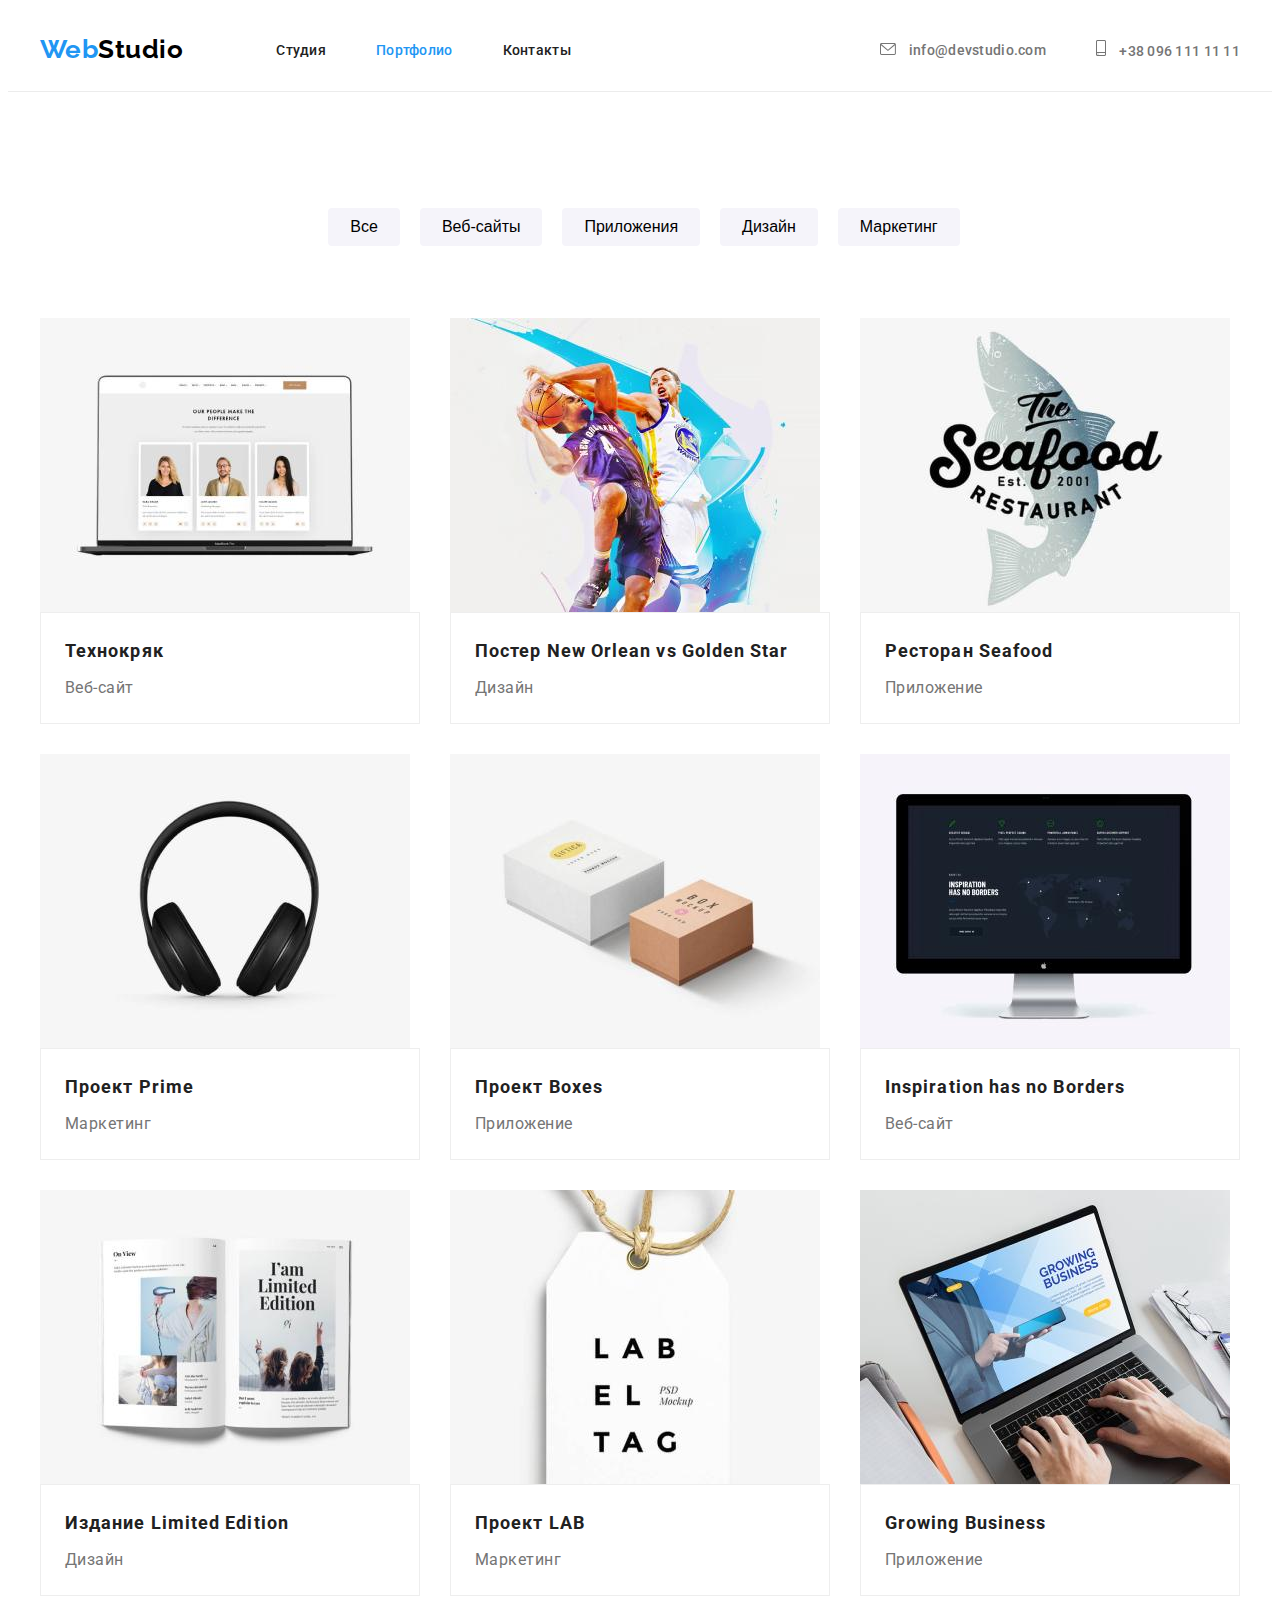
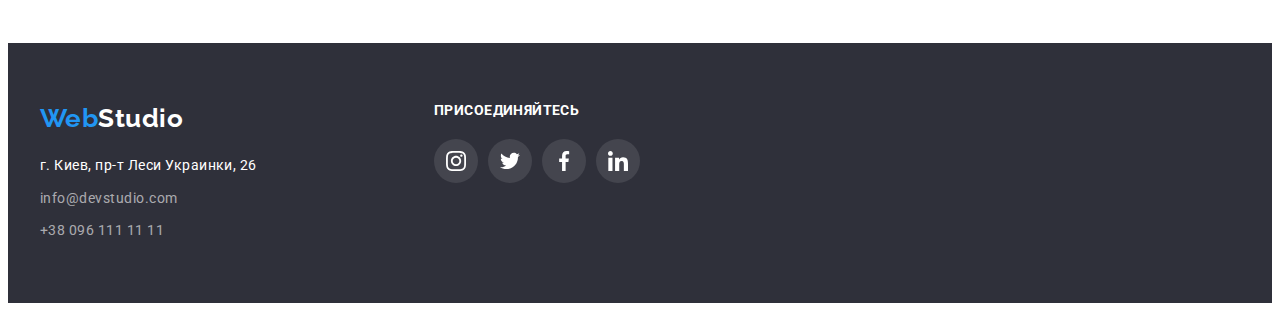
==== portfolio.html @ 46bf4108 "Add start structure" ====
<!DOCTYPE html>
<html lang="ru">

<head>
    <meta charset="UTF-8">
    <meta http-equiv="X-UA-Compatible" content="IE=edge">
    <meta name="viewport" content="width=device-width, initial-scale=1.0">
    <title>Портфолио</title>
    <link rel="preconnect" href="https://fonts.gstatic.com" crossorigin>
    <link
        href="https://fonts.googleapis.com/css2?family=Raleway:wght@700&family=Roboto:wght@400;500;700;900&display=swap"
        rel="stylesheet">
    <link rel="stylesheet" href="https://cdnjs.cloudflare.com/ajax/libs/modern-normalize/1.1.0/modern-normalize.min.css"
        integrity="sha512-wpPYUAdjBVSE4KJnH1VR1HeZfpl1ub8YT/NKx4PuQ5NmX2tKuGu6U/JRp5y+Y8XG2tV+wKQpNHVUX03MfMFn9Q=="
        crossorigin="anonymous" referrerpolicy="no-referrer" />
    <link rel="stylesheet" href="./CSS/style.css">
</head>

<body>
    <header class="header">
        <div class="conteiner conteiner-head">
        <nav class="header-navigation">
            <a class="logo link" href="./index.html"> <span class="color-logo">Web</span>Studio</a>
            <ul class="header-list list">
                <li class="header-item">
                    <a class="header-link link" href="./index.html"> Студия</a>
                </li>
                <li class="header-item">
                    <a class="header-link link current" href="./portfolio.html"> Портфолио</a>
                </li>
                <li class="header-item">
                    <a class="header-link link" href=""> Контакты</a>
                </li>
            </ul>
        </nav>
        <ul class="header-contacts-list list">
            <li class="header-cont">
                <a class="header-contacts-link link" href="mailto:info@devstudio.com">
                    <svg class="header-cont-icon">
                        <use href="./image/symbol-defs.svg#icon-envelope"></use>
                    </svg>
                    info@devstudio.com</a>
            </li>
            <li class="header-cont">
                <a class="header-contacts-link link" href="tel:+380961111111">
                    <svg class="header-cont-icon header-cont-tel">
                        <use href="./image/symbol-defs.svg#icon-smartphone"></use>
                    </svg>
                    +38 096 111 11 11</a>
            </li>
        </ul>
        </div>
    </header>
    

    <!--Наши работы-->
        <section class="categories section">
            <div class="conteiner">
                <h1 class="inv">Наши работы</h1>
                <ul class="categories-list list">
                    <li class="categories-item"> 
                        <button class="categories-btn categories-btn-acsent" type="button">Все</button></li>
                    <li class="categories-item"> 
                        <button class="categories-btn categories-btn-acsent" type="button">Веб-сайты</button></li>
                    <li class="categories-item"> 
                        <button class="categories-btn categories-btn-acsent" type="button">Приложения</button></li>
                    <li class="categories-item"> 
                        <button class="categories-btn categories-btn-acsent" type="button">Дизайн</button></li>
                    <li class="categories-item"> 
                        <button class="categories-btn categories-btn-acsent" type="button">Маркетинг</button></li>
                </ul>

                <ul class="categories-projects list">
                    <li class="projects-list">
                        <a class="projects-link link" href="">
                            <img src="./image/tehnokryak.jpg" alt="фото команды" width="370">
                            <div class="projects-link-conteiner">
                                <h2 class="projects-title">Технокряк</h2>
                                <p class="projects-type">Веб-сайт</p>
                            </div>
                        </a>
                    </li>

                    <li class="projects-list">
                        <a class="projects-link link" href="">
                            <img src="./image/img-nba.jpg" alt="два баскетолиста" width="370">
                            <div class="projects-link-conteiner">
                                <h2 class="projects-title">Постер <span lang="en"> New Orlean vs Golden Star</span></h2>
                                <p class="projects-type">Дизайн</p>
                            </div>
                        </a>
                        </li>

                    <li class="projects-list">
                        <a class="projects-link link" href="">
                            <img src="./image/seafoot.jpg" alt="логотип ресторана" width="370">
                            <div class="projects-link-conteiner">
                                <h2 class="projects-title">Ресторан <span lang="en">Seafood</span></h2>
                                <p class="projects-type">Приложение</p>
                            </div>
                        </a>
                    </li>
                    <li class="projects-list">
                        <a class="projects-link link" href="">
                            <img src="./image/music.jpg" alt="наушники" width="370">
                            <div class="projects-link-conteiner">
                                <h2 class="projects-title">Проект <span lang="en">Prime</span></h2>
                                <p class="projects-type">Маркетинг</p>
                            </div>
                        </a>
                    </li>
                    <li class="projects-list">
                        <a class="projects-link link" href="">
                            <img src="./image/boxes.jpg" alt="две коробки" width="370">
                            <div class="projects-link-conteiner">
                                <h2 class="projects-title">Проект <span lang="en">Boxes</span></h2>
                                <p class="projects-type">Приложение</p>
                            </div>
                        </a>
                        </li>

                    <li class="projects-list">
                        <a class="projects-link link" href="">
                            <img src="./image/monitor.jpg" alt="монитор с сайтом" width="370">
                            <div class="projects-link-conteiner">
                                <h2 class="projects-title" lang="en">Inspiration has no Borders</h2>
                                <p class="projects-type">Веб-сайт</p>
                            </div>
                        </a>
                        </li>

                    <li class="projects-list">
                        <a class="projects-link link" href="">
                            <img src="./image/limited-boks.jpg" alt="эксклюзивное издание" width="370">
                            <div class="projects-link-conteiner">
                                <h2 class="projects-title" >Издание <span lang="en">Limited Edition</span></h2>
                                <p class="projects-type">Дизайн</p>
                            </div>
                            </a>
                        </li>

                    <li class="projects-list">
                        <a class="projects-link link" href="">
                            <img src="./image/label.jpg" alt="лэйба" width="370">
                            <div class="projects-link-conteiner">
                                <h2 class="projects-title" >Проект <span lang="en">LAB</span></h2>
                                <p class="projects-type">Маркетинг</p>
                            </div>
                        </a>
                    </li>

                    <li class="projects-list">
                        <a class="projects-link link" href="">
                            <img src="./image/laptop.jpg" alt="ноутбук с заставкой сайта" width="370">
                            <div class="projects-link-conteiner">
                                <h2 class="projects-title" lang="en">Growing Business</h2>
                                <p class="projects-type">Приложение</p>
                            </div>
                        </a>
                    </li>
                </ul>
            </div>
        </section>
    
    <!--Футер-->
    <footer class="foot">
        <div class="conteiner">
            <div class="footer-conteiner">
                <div class="footer-nav"><a class="logo link logo-footer" href="/"> <span class="color-logo">Web</span><span
                            class="footer-logo">Studio</span></a>
                    <address>
                        <ul class="adress-list list">
                            <li> <a class="adress-city list" href="">г. Киев, пр-т Леси Украинки, 26</a></li>
                            <li> <a class="adress-link" href="mailto:info@devstudio.com">info@devstudio.com</a></li>
                            <li> <a class="adress-link" href="tel:+380961111111">+38 096 111 11 11</a></li>
                        </ul>
                    </address>
                </div>
    
                <div class="links">
                    <h2 class="our-links-text">присоединяйтесь</h2>
                    <ul class="our-sotial-list list">
                        <li class="our-sotial-item sotial-item">
                            <a class="social-link our-sotial-link link" href="">
                                <svg class="social-icon our-sotial-icon">
                                    <use href="./image/symbol-defs.svg#icon-instagram"></use>
                                </svg>
                            </a>
                        </li>
    
                        <li class="sotial-item">
                            <a class="social-link our-sotial-link link" href="">
                                <svg class="social-icon our-sotial-icon">
                                    <use href="./image/symbol-defs.svg#icon-twitter"></use>
                                </svg>
                            </a>
                        </li>
    
                        <li class="sotial-item">
                            <a class="social-link our-sotial-link link" href="">
                                <svg class="social-icon our-sotial-icon">
                                    <use href="./image/symbol-defs.svg#icon-facebook"></use>
                                </svg>
                            </a>
                        </li>
    
                        <li class="sotial-item">
                            <a class="social-link our-sotial-link link" href="">
                                <svg class="social-icon our-sotial-icon">
                                    <use href="./image/symbol-defs.svg#icon-linkedin"></use>
                                </svg>
                            </a>
                        </li>
                    </ul>
                </div>
            </div>
        </div>
    
    </footer>
</body>

</html>
---- CSS/style.css ----
:root {
  --primary-title-color: #ffffff;
  --secondary-title-color: #212121;
  --third-title-color: #757575;
  --primary-text-color: #757575;
  --secondary-text-color: #212121;
  --acsent-color: #2196f3;
  --header-text-color: #212121;
  --icon-color: #afb1b8;
}

/* *,
*::before,
*::after {
  box-sizing: border-box;
} */

p,
h1,
h2,
h3,
h4,
h5,
h6 {
  margin: 0;
}

ul {
  margin: 0;
  padding-left: 0;
}

img {
  display: block;
  max-width: 100%;
  height: auto;
}

body {
  font-family: 'Roboto', sans-serif;
  letter-spacing: 0.03em;
  background-color: #ffffff;
}

.link {
  text-decoration: none;
}

.list {
  list-style: none;
}
.conteiner {
  width: 1200px;
  margin: 0 auto;
  padding-left: 15px;
  padding-right: 15px;
}
.section {
  margin: 0 auto;
  padding-top: 47px;
  padding-bottom: 47px;
}

.secondary-title {
  font-weight: 700;
  font-size: 36px;
  line-height: 42px;
  text-align: center;
  color: var(--secondary-title-color);
}

/*----Header-----*/

.header {
  max-width: 1600px;
  margin: 0 auto;
  border-bottom: 1px solid #ececec;
}

.logo {
  font-family: Raleway;
  font-weight: 700;
  font-size: 26px;
  line-height: 1.19;
  color: #000000;
  margin-right: 93px;
}
.color-logo {
  color: #2196f3;
}

.conteiner-head {
  display: flex;
  align-items: center;
}

.header-navigation {
  display: flex;
  align-items: center;
}

.header-list {
  display: flex;
  padding-top: 32px;
  padding-bottom: 32px;
}

.header-item:not(:last-child) {
  margin-right: 50px;
}

.header-contacts-list {
  display: flex;
  margin-left: auto;
  align-items: center;
}

.header-cont:not(:last-child) {
  margin-right: 50px;
}

.header-link {
  font-weight: 500;
  font-size: 14px;
  line-height: 1.14;
  letter-spacing: 0.02em;
  color: var(--header-text-color);
  padding-bottom: 32px;
  padding-top: 32px;
}
.header-list .link.current {
  color: var(--acsent-color);
}

.header-link:hover,
.header-link:focus,
.header-contacts-link:hover,
.header-contacts-link:focus {
  color: var(--acsent-color);
}
.header-contacts-link:hover .header-cont-icon,
.header-contacts-link:focus .header-cont-icon {
  fill: var(--acsent-color);
}

.header-link:active .header-link:visited {
  color: #b4f321;
}

.header-contacts-link {
  font-weight: 500;
  font-size: 14px;
  line-height: 1.14;
  letter-spacing: 0.02em;
  color: var(--third-title-color);
  padding-bottom: 32px;
  padding-top: 32px;
}
.header-cont-icon {
  width: 16px;
  height: 12px;
  margin-right: 10px;
  fill: var(--third-title-color);
}
.header-cont-tel {
  width: 10px;
  height: 16px;
}

/*----Hero-----*/
.hero {
  background-color: #2f303a;
  height: 600px;
  max-width: 1600px;
  margin: 0 auto;
  padding-top: 200px;
  background-image: linear-gradient(
      to right,
      rgba(47, 48, 58, 0.4),
      rgba(47, 48, 58, 0.4)
    ),
    url('../image/img-hero.jpg');
  background-size: cover;
  background-position: center;
  background-repeat: no-repeat;
}
.hero-title {
  font-weight: 900;
  font-size: 44px;
  line-height: 1.36;
  text-align: center;
  letter-spacing: 0.06em;
  text-transform: uppercase;
  color: var(--primary-title-color);
  margin-bottom: 30px;
}

.btn {
  font-weight: 700;
  font-size: 16px;
  line-height: 1.87;
  /* text-align: center; */
  letter-spacing: 0.06em;
  color: #ffffff;
  background: var(--acsent-color);
  box-shadow: 0px 4px 4px rgba(0, 0, 0, 0.15);
  border-radius: 4px;
  cursor: pointer;
  width: 200px;
  height: 50px;
  display: flex;
  justify-content: center;
  align-items: center;
}

.hero-btn {
  margin: 0 auto;
}

/*----Feature-----*/
.feature {
  padding-top: 94px;
}
.feature-list {
  display: flex;
  margin-left: -30px;
}
.feature-item {
  /* flex-basis: calc(100% / 4 - 30px); */
  margin-left: 30px;
}
.feature-icon-fon {
  display: flex;
  margin-left: auto;
  margin-right: auto;
  background-color: #f5f4fa;
  width: 270px;
  height: 120px;
  margin-bottom: 30px;
  border-radius: 4px;
  align-items: center;
  justify-content: center;
}

.feature-icon {
  width: 70px;
  height: 70px;
  /* align-items: center; */
}

.feature-title {
  font-weight: 700;
  font-size: 14px;
  line-height: 1.14;
  text-transform: uppercase;
  color: var(--secondary-title-color);
}

.feature-item-text {
  font-size: 14px;
  line-height: 1.71;
  color: var(--primary-text-color);
  width: 270px;
  padding-top: 10px;
}
.inv {
  display: none;
}
/*----About-----*/
.about {
  padding-bottom: 94px;
}

.secondary-title {
  padding-bottom: 50px;
}
.about-list {
  display: flex;
  margin-left: -30px;
}
.about-item {
  flex-basis: calc(100% / 3 - 30px);
  margin-left: 30px;
}

/*----Team-----*/
.team {
  background-color: #f5f4fa;
  padding-bottom: 94px;
  padding-top: 94px;
  max-width: 1600px;
}

.team-list {
  display: flex;
  margin-left: -30px;
}

.team-item {
  flex-basis: calc(100% / 4 - 30px);
  margin-left: 30px;
  background-color: #ffffff;
  box-shadow: 0px 1px 3px rgba(0, 0, 0, 0.12), 0px 1px 1px rgba(0, 0, 0, 0.14),
    0px 2px 1px rgba(0, 0, 0, 0.2);
  border-radius: 0px 0px 4px 4px;
}
.team-list-conteiner {
  padding-top: 30px;
  padding-bottom: 30px;
}

.team-item-name {
  font-weight: 500;
  font-size: 16px;
  line-height: 1.19;
  text-align: center;
  color: var(--secondary-title-color);
  margin-bottom: 10px;
}
.team-item-text {
  font-size: 16px;
  line-height: 1.19;
  text-align: center;
  color: var(--primary-text-color);
  margin-bottom: 16px;
}
.team-sotial-link {
  display: flex;
  margin-left: -10px;
  justify-content: center;
  width: 270px;
}

.sotial-item {
  width: 44px;
  height: 44px;
}

.social-link {
  width: 100%;
  height: 100%;
  background-color: #ffffff;
  border-radius: 50%;
  display: flex;
  justify-content: center;
  align-items: center;
}

.sotial-item + .sotial-item {
  margin-left: 10px;
}
.social-icon {
  width: 20px;
  height: 20px;
  fill: var(--icon-color);
}

.social-link:hover,
.social-link:focus {
  background-color: var(--acsent-color);
}
.social-link:hover .social-icon,
.social-link:focus .social-icon {
  fill: #ffffff;
}

/*----Regular customers-----*/
.regular-customers {
  padding-top: 94px;
  padding-bottom: 94px;
}

.customers-list {
  display: flex;
  justify-content: center;
  align-items: center;
}
.customers-link {
  width: 170px;
  height: 92px;
  display: flex;
  justify-content: center;
  align-items: center;
  border: 1px solid var(--icon-color);
  border-radius: 4px;
  fill: var(--icon-color);
}
.customers-item + .customers-item {
  margin-left: 30px;
}
.customer-icon {
  width: 106px;
  height: 60px;
}

.customers-link:hover,
.customers-link:focus {
  fill: var(--acsent-color);
  border: 1px solid var(--acsent-color);
}

/*----Footer-----*/
footer {
  background-color: #2f303a;
}
address a {
  text-decoration: none;
  font-family: 'Roboto', sans-serif;
  font-style: normal;
}
address {
  width: 231px;
}

.foot {
  padding-top: 60px;
  padding-bottom: 60px;
  display: flex;
  margin: 0 auto;
  max-width: 1600px;
}
.footer-conteiner {
  display: flex;
}
.footer-nav {
  display: flex;
  flex-direction: column;
}

.footer-adress {
  margin-right: 70px;
}
.logo-footer {
  display: block;
  width: 231px;
  margin-bottom: 20px;
}
.adress-list > li:not(:last-child) {
  margin-bottom: 9px;
}

.adress-city {
  font-size: 14px;
  line-height: 1.71;
  color: #ffffff;
}
.adress-link {
  font-size: 14px;
  line-height: 1.71;
  color: rgba(255, 255, 255, 0.6);
}
.adress-link:hover,
.adress-link:focus {
  color: var(--acsent-color);
}

.footer-logo {
  color: var(--primary-title-color);
}
.our-links-text {
  font-weight: 700;
  font-size: 14px;
  line-height: 1.14;
  letter-spacing: 0.03em;
  text-transform: uppercase;
  color: var(--primary-title-color);
  margin-bottom: 20px;
}
.links {
  margin-left: 70px;
}
.our-sotial-list {
  display: flex;
  justify-content: center;
  /* width: 206px; */
}
.our-sotial-icon {
  fill: #ffffff;
}

.our-sotial-link {
  background-color: rgba(255, 255, 255, 0.1);
}

/*----Portfolio-----*/

.categories {
  padding-top: 94px;
}
.categories-list {
  display: flex;
  margin-bottom: 50px;
  justify-content: center;
}
.categories-item {
  margin-left: 8px;
  padding-left: 6px;
  padding-right: 6px;
  padding-top: 22px;
  padding-bottom: 22px;
}

.categories-btn {
  border-radius: 4px;
  background-color: #f5f4fa;

  columns: var(--secondary-title-color);
  font-style: normal;
  font-weight: 500;
  font-size: 16px;
  line-height: 1.62;
  text-align: center;
  cursor: pointer;
  border: 0px;
  padding-left: 22px;
  padding-right: 22px;
  padding-top: 6px;
  padding-bottom: 6px;
}
.categories-btn-acsent:hover,
.categories-btn-acsent:focus {
  background-color: var(--acsent-color);
  color: #ffffff;
  box-shadow: 0px 3px 1px rgba(0, 0, 0, 0.1), 0px 1px 2px rgba(0, 0, 0, 0.08),
    0px 2px 2px rgba(0, 0, 0, 0.12);
}

.categories-projects {
  display: flex;
  flex-wrap: wrap;
  margin-left: -30px;
  margin-top: -30px;
}
.projects-list {
  flex-basis: calc(100% / 3 - 30px);
  margin-left: 30px;
  margin-top: 30px;
}
.projects-list:hover,
.projects-list:focus {
  box-shadow: 0px 1px 1px rgba(0, 0, 0, 0.12), 0px 4px 4px rgba(0, 0, 0, 0.06),
    1px 4px 6px rgba(0, 0, 0, 0.16);
}

.projects-link-conteiner {
  padding-top: 20px;
  padding-bottom: 20px;
  padding-left: 24px;
  /* outline: 1px solid #eeeeee; */
  border: 1px solid #eeeeee;
}

.projects-title {
  font-weight: 700;
  font-size: 18px;
  line-height: 2;
  letter-spacing: 0.06em;
  color: var(--secondary-title-color);
  margin-bottom: 4px;
}
.projects-type {
  font-weight: 400;
  font-size: 16px;
  line-height: 1.87;
  color: var(--primary-text-color);
}
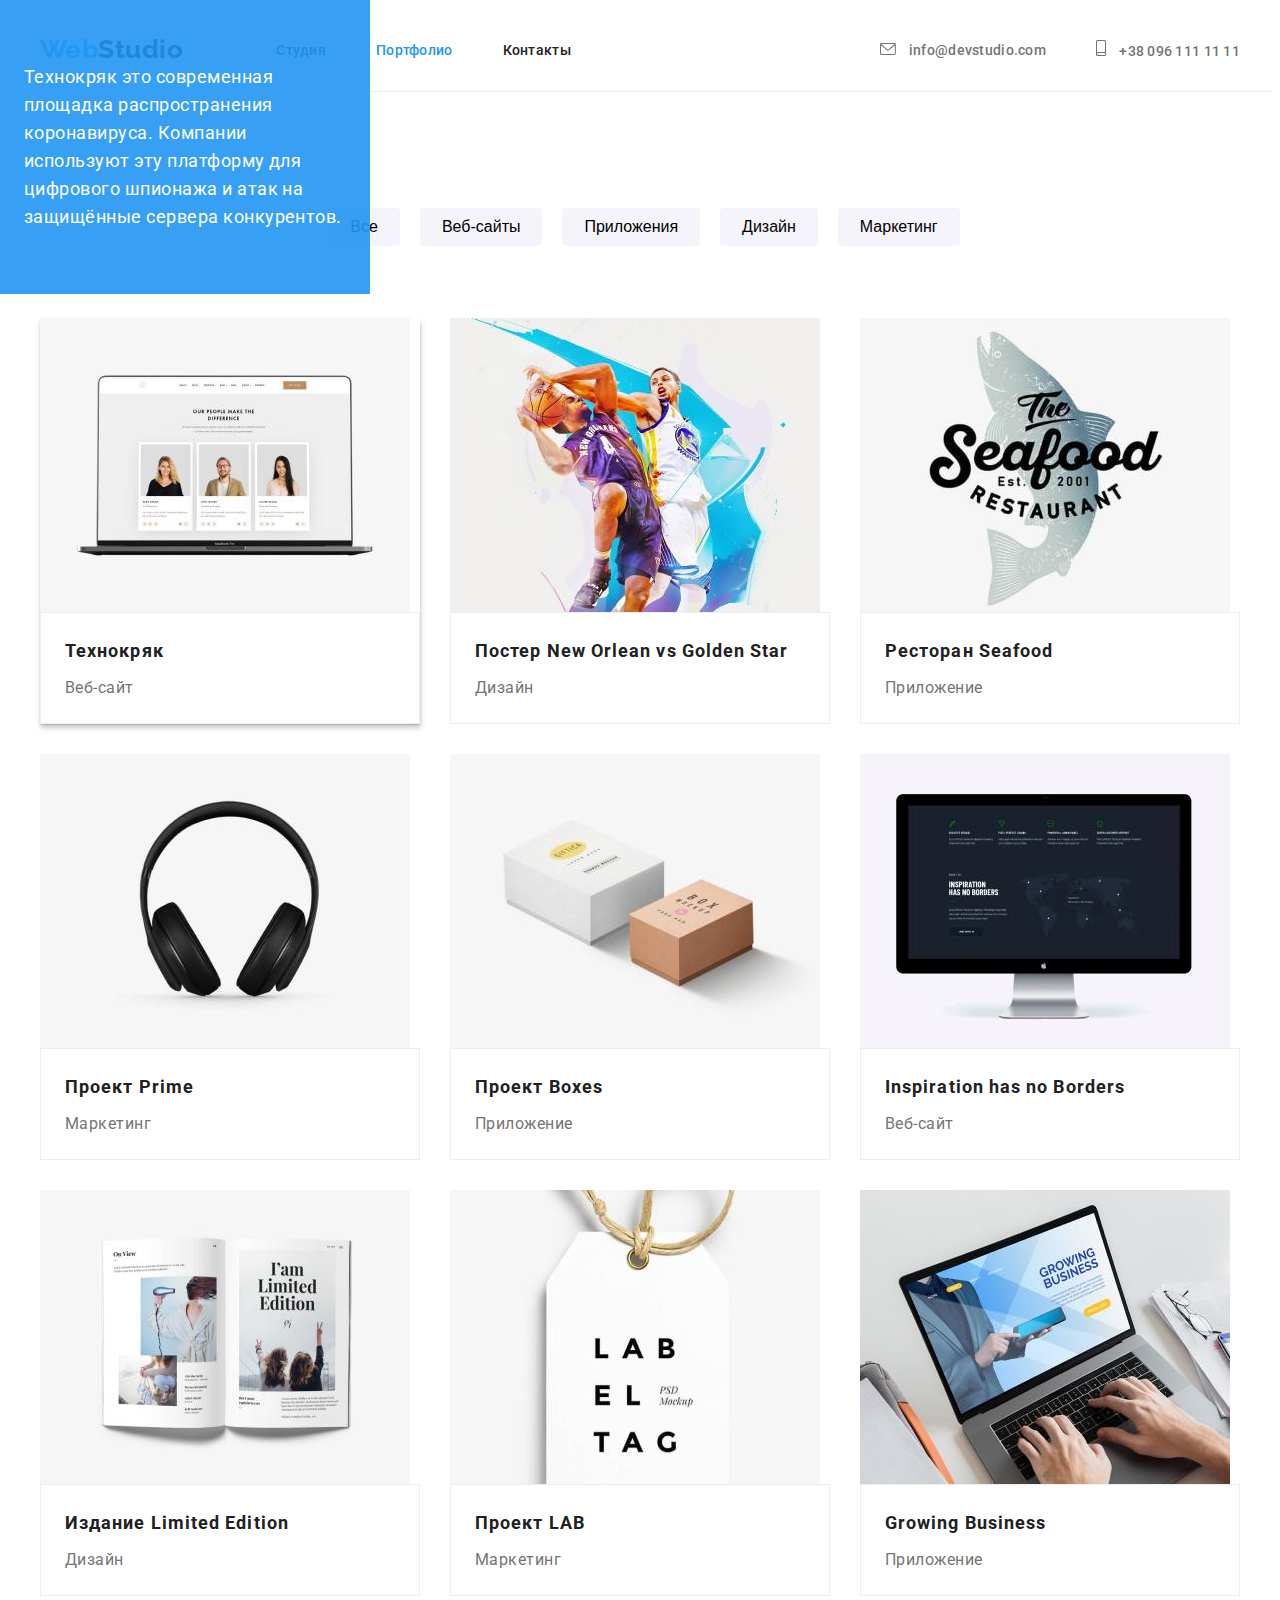
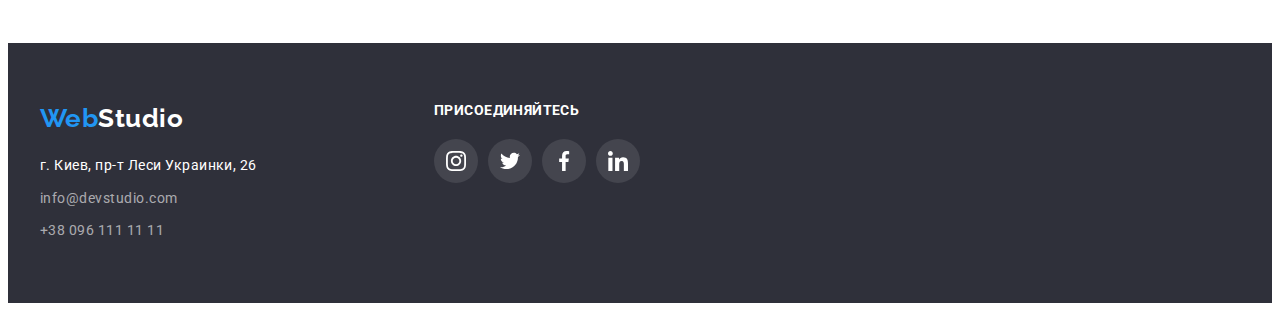
==== commit 511ac269: "add-fon-portfolio" ====
--- a/portfolio.html
+++ b/portfolio.html
@@ -73,11 +73,23 @@
                 <ul class="categories-projects list">
                     <li class="projects-list">
                         <a class="projects-link link" href="">
-                            <img src="./image/tehnokryak.jpg" alt="фото команды" width="370">
+                            <div class="projects-links-img">    
+                                <img  src="./image/tehnokryak.jpg" alt="фото команды" width="370">
+                            </div>
+
+                            <div class="projects-fon">
+                                <p class="projects-fon-text">
+                                Технокряк это современная площадка распространения коронавируса. Компании используют эту платформу для цифрового
+                                шпионажа и атак на защищённые сервера конкурентов.
+                                </p>
+                            </div>
+                            
                             <div class="projects-link-conteiner">
                                 <h2 class="projects-title">Технокряк</h2>
                                 <p class="projects-type">Веб-сайт</p>
                             </div>
+                            
+                            
                         </a>
                     </li>
 
--- a/CSS/style.css
+++ b/CSS/style.css
@@ -279,10 +279,31 @@
   margin-left: -30px;
 }
 .about-item {
+  position: relative;
+
   flex-basis: calc(100% / 3 - 30px);
   margin-left: 30px;
 }
 
+.about-specialization {
+  position: absolute;
+  bottom: 0;
+  left: 0;
+
+  display: flex;
+  justify-content: center;
+  align-items: center;
+  width: 100%;
+  height: 70px;
+  background-color: rgba(47, 48, 58, 0.8);
+}
+.about-specialization-title {
+  font-weight: 700;
+  font-size: 14px;
+  line-height: 1.14;
+  text-transform: uppercase;
+  color: var(--primary-title-color);
+}
 /*----Team-----*/
 .team {
   background-color: #f5f4fa;
@@ -564,3 +585,29 @@
   line-height: 1.87;
   color: var(--primary-text-color);
 }
+
+.projects-links-img {
+  position: relative;
+}
+
+.projects-fon {
+  position: absolute;
+  top: 0;
+  left: 0;
+
+  display: flex;
+  align-items: center;
+  justify-content: center;
+  width: 370px;
+  height: 294px;
+
+  background-color: rgba(33, 150, 243, 0.9);
+}
+
+.projects-fon-text {
+  font-size: 18px;
+  line-height: 1.56;
+  color: var(--primary-title-color);
+  padding-left: 24px;
+  padding-right: 24px;
+}
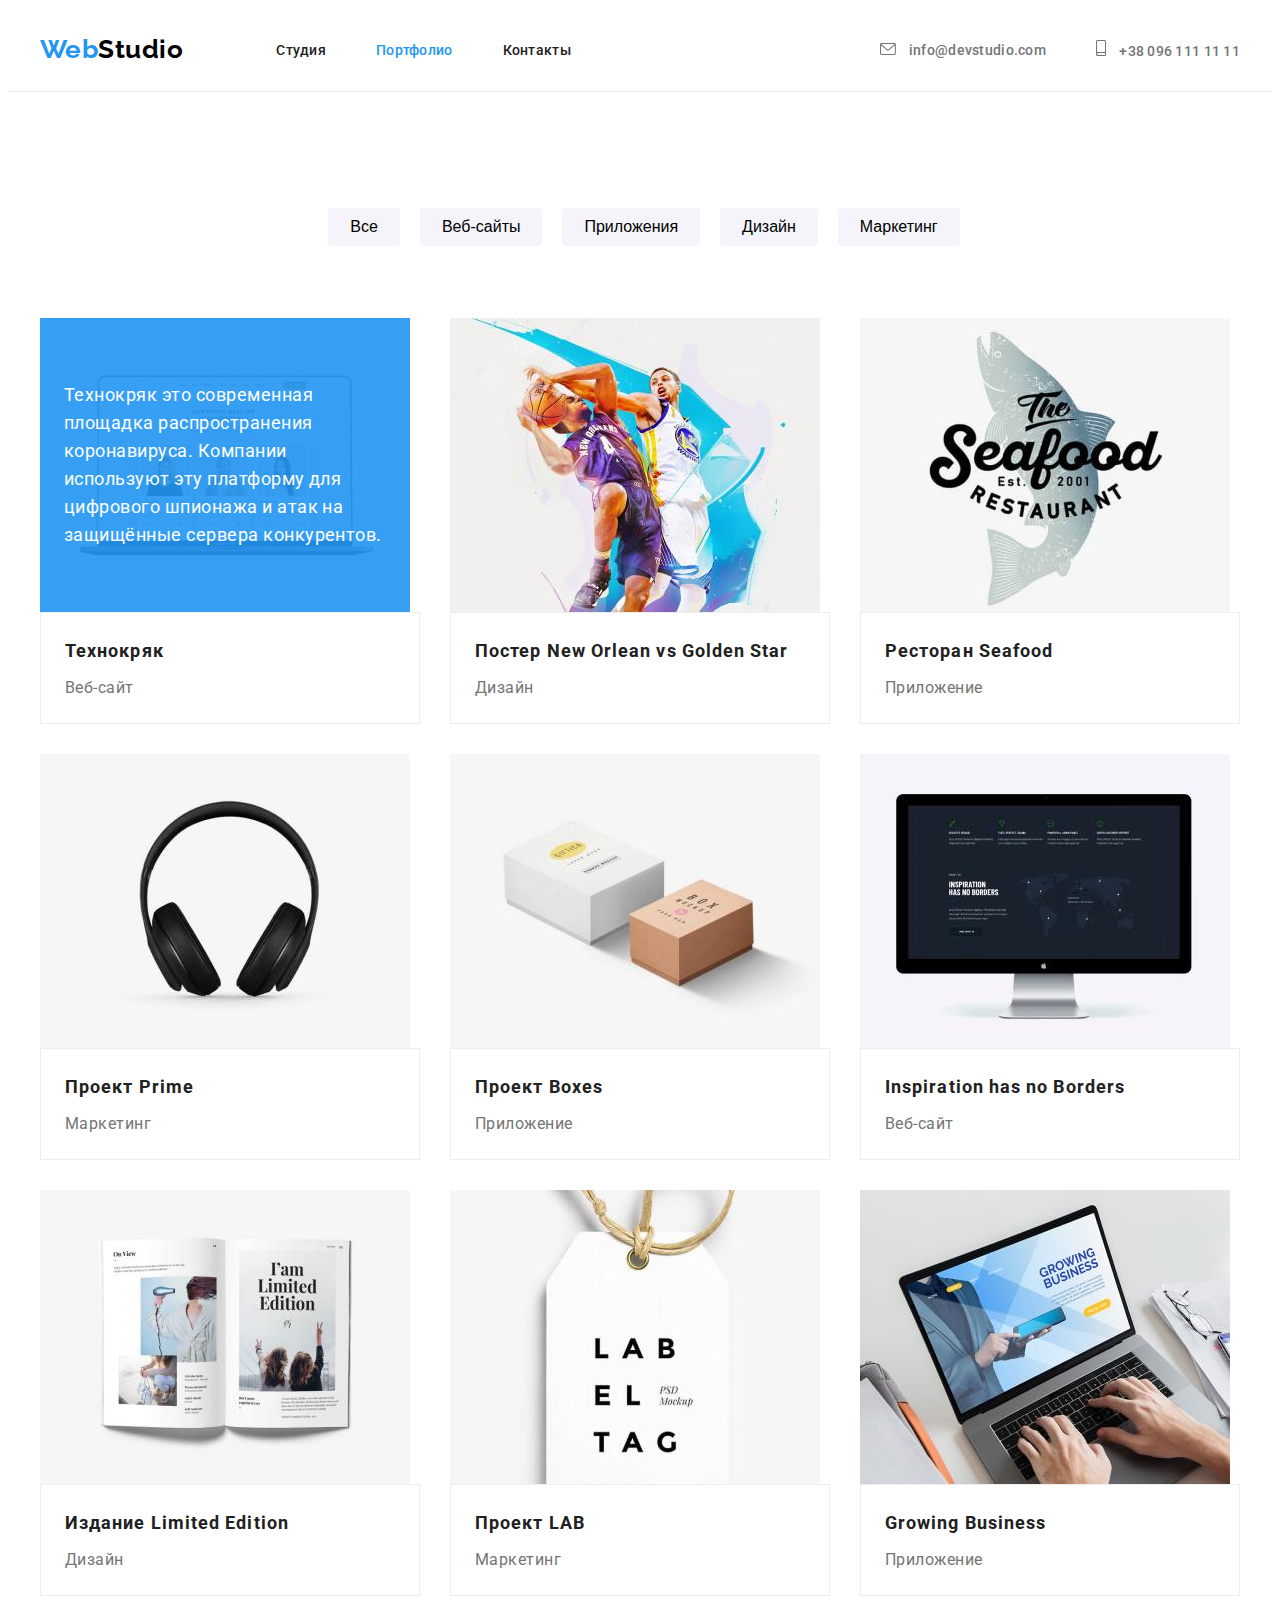
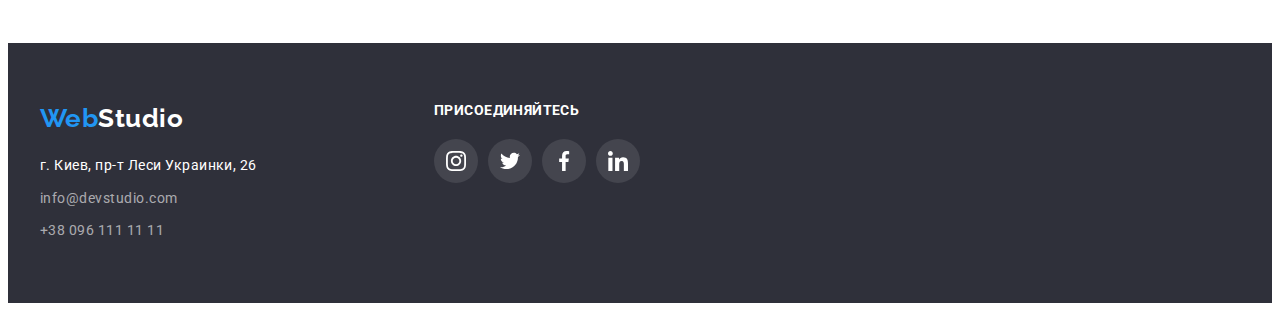
==== commit e7777d71: "add box" ====
--- a/portfolio.html
+++ b/portfolio.html
@@ -73,23 +73,22 @@
                 <ul class="categories-projects list">
                     <li class="projects-list">
                         <a class="projects-link link" href="">
-                            <div class="projects-links-img">    
-                                <img  src="./image/tehnokryak.jpg" alt="фото команды" width="370">
-                            </div>
-
-                            <div class="projects-fon">
-                                <p class="projects-fon-text">
-                                Технокряк это современная площадка распространения коронавируса. Компании используют эту платформу для цифрового
-                                шпионажа и атак на защищённые сервера конкурентов.
-                                </p>
-                            </div>
-                            
+                            <div class="project-box">
+                                <!-- <div class="projects-links-img">     -->
+                                    <img  src="./image/tehnokryak.jpg" alt="фото команды" width="370">
+                                <!-- </div> -->
+
+                                <div class="projects-fon">
+                                    <p class="projects-fon-text">
+                                    Технокряк это современная площадка распространения коронавируса. Компании используют эту платформу для цифрового
+                                    шпионажа и атак на защищённые сервера конкурентов.
+                                    </p>
+                                </div>
+                            </div>
                             <div class="projects-link-conteiner">
                                 <h2 class="projects-title">Технокряк</h2>
                                 <p class="projects-type">Веб-сайт</p>
                             </div>
-                            
-                            
                         </a>
                     </li>
 
--- a/CSS/style.css
+++ b/CSS/style.css
@@ -586,10 +586,12 @@
   color: var(--primary-text-color);
 }
 
-.projects-links-img {
+/* .projects-links-img {
   position: relative;
-}
-
+} */
+.project-box {
+  position: relative;
+}
 .projects-fon {
   position: absolute;
   top: 0;
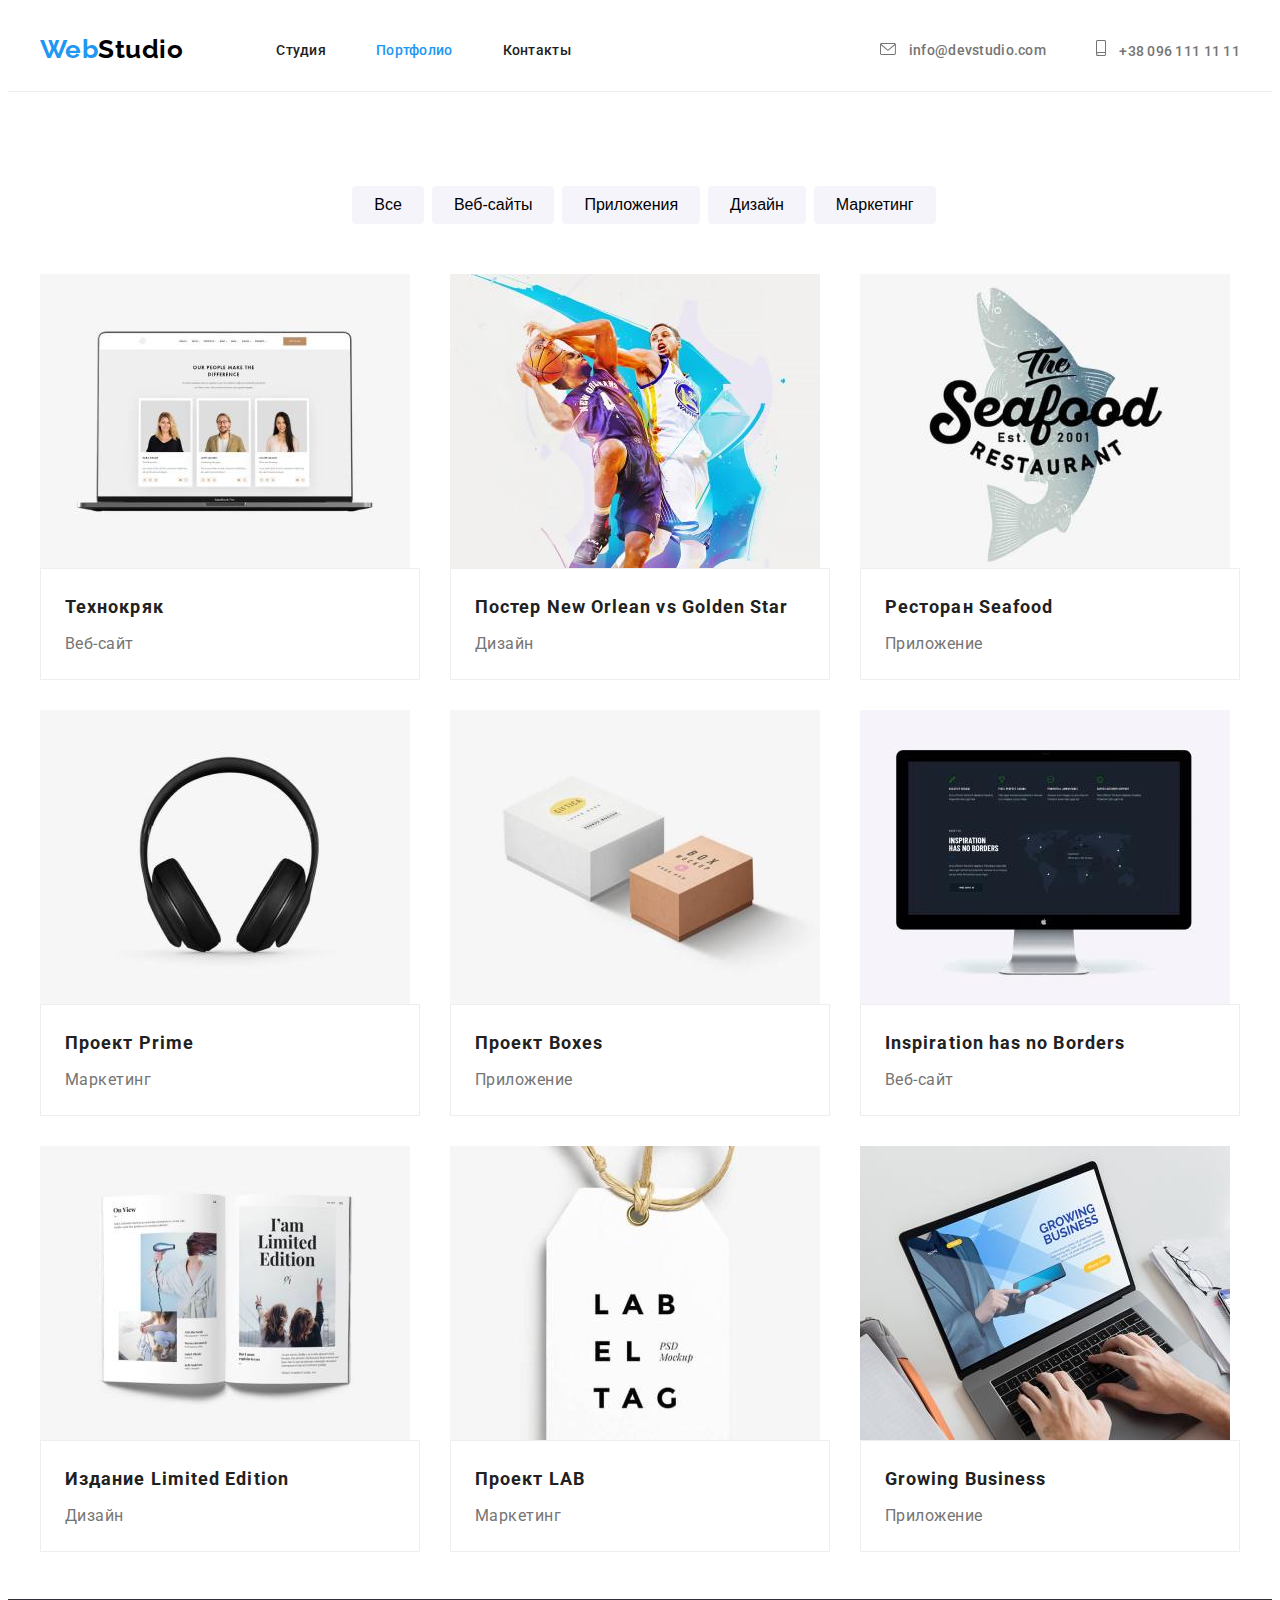
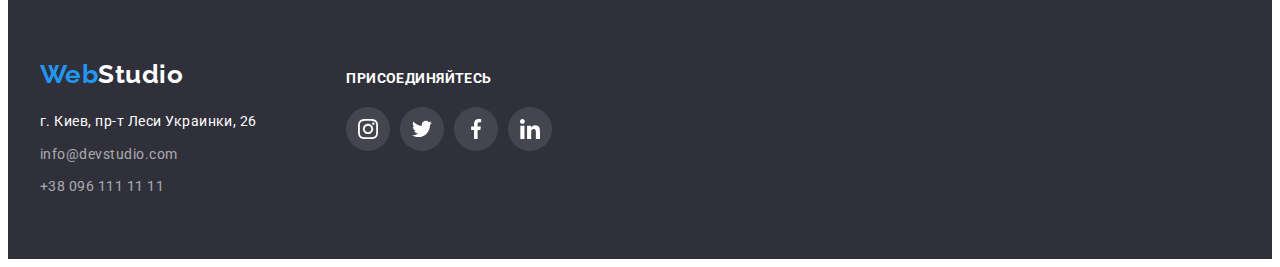
==== commit 1ac4a231: "Add page JS" ====
--- a/portfolio.html
+++ b/portfolio.html
@@ -74,11 +74,8 @@
                     <li class="projects-list">
                         <a class="projects-link link" href="">
                             <div class="project-box">
-                                <!-- <div class="projects-links-img">     -->
                                     <img  src="./image/tehnokryak.jpg" alt="фото команды" width="370">
-                                <!-- </div> -->
-
-                                <div class="projects-fon">
+                                <div class="projects-fon is-hidden-fon">
                                     <p class="projects-fon-text">
                                     Технокряк это современная площадка распространения коронавируса. Компании используют эту платформу для цифрового
                                     шпионажа и атак на защищённые сервера конкурентов.
@@ -94,35 +91,69 @@
 
                     <li class="projects-list">
                         <a class="projects-link link" href="">
-                            <img src="./image/img-nba.jpg" alt="два баскетолиста" width="370">
-                            <div class="projects-link-conteiner">
-                                <h2 class="projects-title">Постер <span lang="en"> New Orlean vs Golden Star</span></h2>
-                                <p class="projects-type">Дизайн</p>
-                            </div>
-                        </a>
-                        </li>
-
-                    <li class="projects-list">
-                        <a class="projects-link link" href="">
-                            <img src="./image/seafoot.jpg" alt="логотип ресторана" width="370">
+                            <div class="project-box">
+                                <img src="./image/img-nba.jpg" alt="два баскетолиста" width="370">
+                                <div class="projects-fon is-hidden-fon">
+                                    <p class="projects-fon-text">
+                                        Технокряк это современная площадка распространения коронавируса. Компании используют эту платформу для цифрового
+                                        шпионажа и атак на защищённые сервера конкурентов.
+                                    </p>
+                                </div>
+                            </div>
+                                <div class="projects-link-conteiner">
+                                    <h2 class="projects-title">Постер <span lang="en"> New Orlean vs Golden Star</span></h2>
+                                    <p class="projects-type">Дизайн</p>
+                                </div>
+                        </a>
+                        </li>
+
+                    <li class="projects-list">
+                        <a class="projects-link link" href="">
+                            <div class="project-box">
+                                <img src="./image/seafoot.jpg" alt="логотип ресторана" width="370">
+                                <div class="projects-fon is-hidden-fon">
+                                    <p class="projects-fon-text">
+                                    Технокряк это современная площадка распространения коронавируса. Компании используют эту платформу для цифрового
+                                    шпионажа и атак на защищённые сервера конкурентов.
+                                    </p>
+                                </div>
+                            </div>
                             <div class="projects-link-conteiner">
                                 <h2 class="projects-title">Ресторан <span lang="en">Seafood</span></h2>
                                 <p class="projects-type">Приложение</p>
                             </div>
                         </a>
                     </li>
-                    <li class="projects-list">
-                        <a class="projects-link link" href="">
-                            <img src="./image/music.jpg" alt="наушники" width="370">
+
+                    <li class="projects-list">
+                        <a class="projects-link link" href="">
+                            <div class="project-box">
+                                <img src="./image/music.jpg" alt="наушники" width="370">
+                                <div class="projects-fon is-hidden-fon">
+                                    <p class="projects-fon-text">
+                                        Технокряк это современная площадка распространения коронавируса. Компании используют эту платформу для цифрового
+                                        шпионажа и атак на защищённые сервера конкурентов.
+                                    </p>
+                                </div>
+                            </div>
                             <div class="projects-link-conteiner">
                                 <h2 class="projects-title">Проект <span lang="en">Prime</span></h2>
                                 <p class="projects-type">Маркетинг</p>
                             </div>
                         </a>
                     </li>
-                    <li class="projects-list">
-                        <a class="projects-link link" href="">
-                            <img src="./image/boxes.jpg" alt="две коробки" width="370">
+
+                    <li class="projects-list">
+                        <a class="projects-link link" href="">
+                            <div class="project-box">
+                                <img src="./image/boxes.jpg" alt="две коробки" width="370">
+                                <div class="projects-fon is-hidden-fon">
+                                    <p class="projects-fon-text">
+                                        Технокряк это современная площадка распространения коронавируса. Компании используют эту платформу для цифрового
+                                        шпионажа и атак на защищённые сервера конкурентов.
+                                    </p>
+                                </div>
+                            </div>
                             <div class="projects-link-conteiner">
                                 <h2 class="projects-title">Проект <span lang="en">Boxes</span></h2>
                                 <p class="projects-type">Приложение</p>
@@ -132,7 +163,15 @@
 
                     <li class="projects-list">
                         <a class="projects-link link" href="">
-                            <img src="./image/monitor.jpg" alt="монитор с сайтом" width="370">
+                            <div class="project-box">
+                                <img src="./image/monitor.jpg" alt="монитор с сайтом" width="370">
+                                <div class="projects-fon is-hidden-fon">
+                                    <p class="projects-fon-text">
+                                        Технокряк это современная площадка распространения коронавируса. Компании используют эту платформу для цифрового
+                                        шпионажа и атак на защищённые сервера конкурентов.
+                                    </p>
+                                </div>
+                            </div>
                             <div class="projects-link-conteiner">
                                 <h2 class="projects-title" lang="en">Inspiration has no Borders</h2>
                                 <p class="projects-type">Веб-сайт</p>
@@ -142,7 +181,15 @@
 
                     <li class="projects-list">
                         <a class="projects-link link" href="">
-                            <img src="./image/limited-boks.jpg" alt="эксклюзивное издание" width="370">
+                            <div class="project-box">
+                                <img src="./image/limited-boks.jpg" alt="эксклюзивное издание" width="370">
+                                <div class="projects-fon is-hidden-fon">
+                                    <p class="projects-fon-text">
+                                        Технокряк это современная площадка распространения коронавируса. Компании используют эту платформу для цифрового
+                                        шпионажа и атак на защищённые сервера конкурентов.
+                                    </p>
+                                </div>
+                            </div>
                             <div class="projects-link-conteiner">
                                 <h2 class="projects-title" >Издание <span lang="en">Limited Edition</span></h2>
                                 <p class="projects-type">Дизайн</p>
@@ -152,7 +199,15 @@
 
                     <li class="projects-list">
                         <a class="projects-link link" href="">
-                            <img src="./image/label.jpg" alt="лэйба" width="370">
+                            <div class="project-box">
+                                <img src="./image/label.jpg" alt="лэйба" width="370">
+                                <div class="projects-fon is-hidden-fon">
+                                    <p class="projects-fon-text">
+                                        Технокряк это современная площадка распространения коронавируса. Компании используют эту платформу для цифрового
+                                        шпионажа и атак на защищённые сервера конкурентов.
+                                    </p>
+                                </div>
+                            </div>
                             <div class="projects-link-conteiner">
                                 <h2 class="projects-title" >Проект <span lang="en">LAB</span></h2>
                                 <p class="projects-type">Маркетинг</p>
@@ -162,7 +217,15 @@
 
                     <li class="projects-list">
                         <a class="projects-link link" href="">
-                            <img src="./image/laptop.jpg" alt="ноутбук с заставкой сайта" width="370">
+                            <div class="project-box">
+                                <img src="./image/laptop.jpg" alt="ноутбук с заставкой сайта" width="370">
+                                <div class="projects-fon is-hidden-fon">
+                                    <p class="projects-fon-text">
+                                        Технокряк это современная площадка распространения коронавируса. Компании используют эту платформу для цифрового
+                                        шпионажа и атак на защищённые сервера конкурентов.
+                                    </p>
+                                </div>
+                            </div>
                             <div class="projects-link-conteiner">
                                 <h2 class="projects-title" lang="en">Growing Business</h2>
                                 <p class="projects-type">Приложение</p>
--- a/CSS/style.css
+++ b/CSS/style.css
@@ -40,6 +40,7 @@
   font-family: 'Roboto', sans-serif;
   letter-spacing: 0.03em;
   background-color: #ffffff;
+  max-width: 1600px;
 }
 
 .link {
@@ -453,7 +454,6 @@
 }
 .logo-footer {
   display: block;
-  width: 231px;
   margin-bottom: 20px;
 }
 .adress-list > li:not(:last-child) {
@@ -489,11 +489,11 @@
 }
 .links {
   margin-left: 70px;
+  padding-top: 12px;
 }
 .our-sotial-list {
   display: flex;
   justify-content: center;
-  /* width: 206px; */
 }
 .our-sotial-icon {
   fill: #ffffff;
@@ -515,10 +515,6 @@
 }
 .categories-item {
   margin-left: 8px;
-  padding-left: 6px;
-  padding-right: 6px;
-  padding-top: 22px;
-  padding-bottom: 22px;
 }
 
 .categories-btn {
@@ -571,6 +567,10 @@
   border: 1px solid #eeeeee;
 }
 
+.projects-link:hover .is-hidden-fon {
+  opacity: 1;
+}
+
 .projects-title {
   font-weight: 700;
   font-size: 18px;
@@ -586,9 +586,6 @@
   color: var(--primary-text-color);
 }
 
-/* .projects-links-img {
-  position: relative;
-} */
 .project-box {
   position: relative;
 }
@@ -604,6 +601,8 @@
   height: 294px;
 
   background-color: rgba(33, 150, 243, 0.9);
+
+  opacity: 0;
 }
 
 .projects-fon-text {
@@ -613,3 +612,57 @@
   padding-left: 24px;
   padding-right: 24px;
 }
+
+/*-----Modal-window----*/
+
+.backdrop {
+  position: fixed;
+  top: 0;
+  left: 0;
+  width: 100%;
+  height: 100%;
+  background-color: rgba(0, 0, 0, 0.2);
+}
+.backdrop.is-hidden {
+  opacity: 0;
+  pointer-events: none;
+}
+
+.modal {
+  position: absolute;
+  top: 50%;
+  left: 50%;
+  transform: translate(-50%, -50%);
+
+  width: 528px;
+  height: 581px;
+  border-radius: 4px;
+  background: #ffffff;
+  box-shadow: 0px 1px 3px rgba(0, 0, 0, 0.12), 0px 1px 1px rgba(0, 0, 0, 0.14),
+    0px 2px 1px rgba(0, 0, 0, 0.2);
+}
+.modal-btn {
+  position: absolute;
+  top: 8px;
+  right: 8px;
+
+  display: flex;
+  justify-content: center;
+  align-items: center;
+
+  width: 30px;
+  height: 30px;
+  border-radius: 50%;
+  background: #ffffff;
+  border: 1px solid rgba(0, 0, 0, 0.1);
+}
+.modal-icon-close {
+  width: 18px;
+  height: 18px;
+  fill: black;
+}
+.modal-btn:hover {
+  width: 32px;
+  height: 32px;
+  border: 1px solid rgba(0, 0, 0, 0.7);
+}
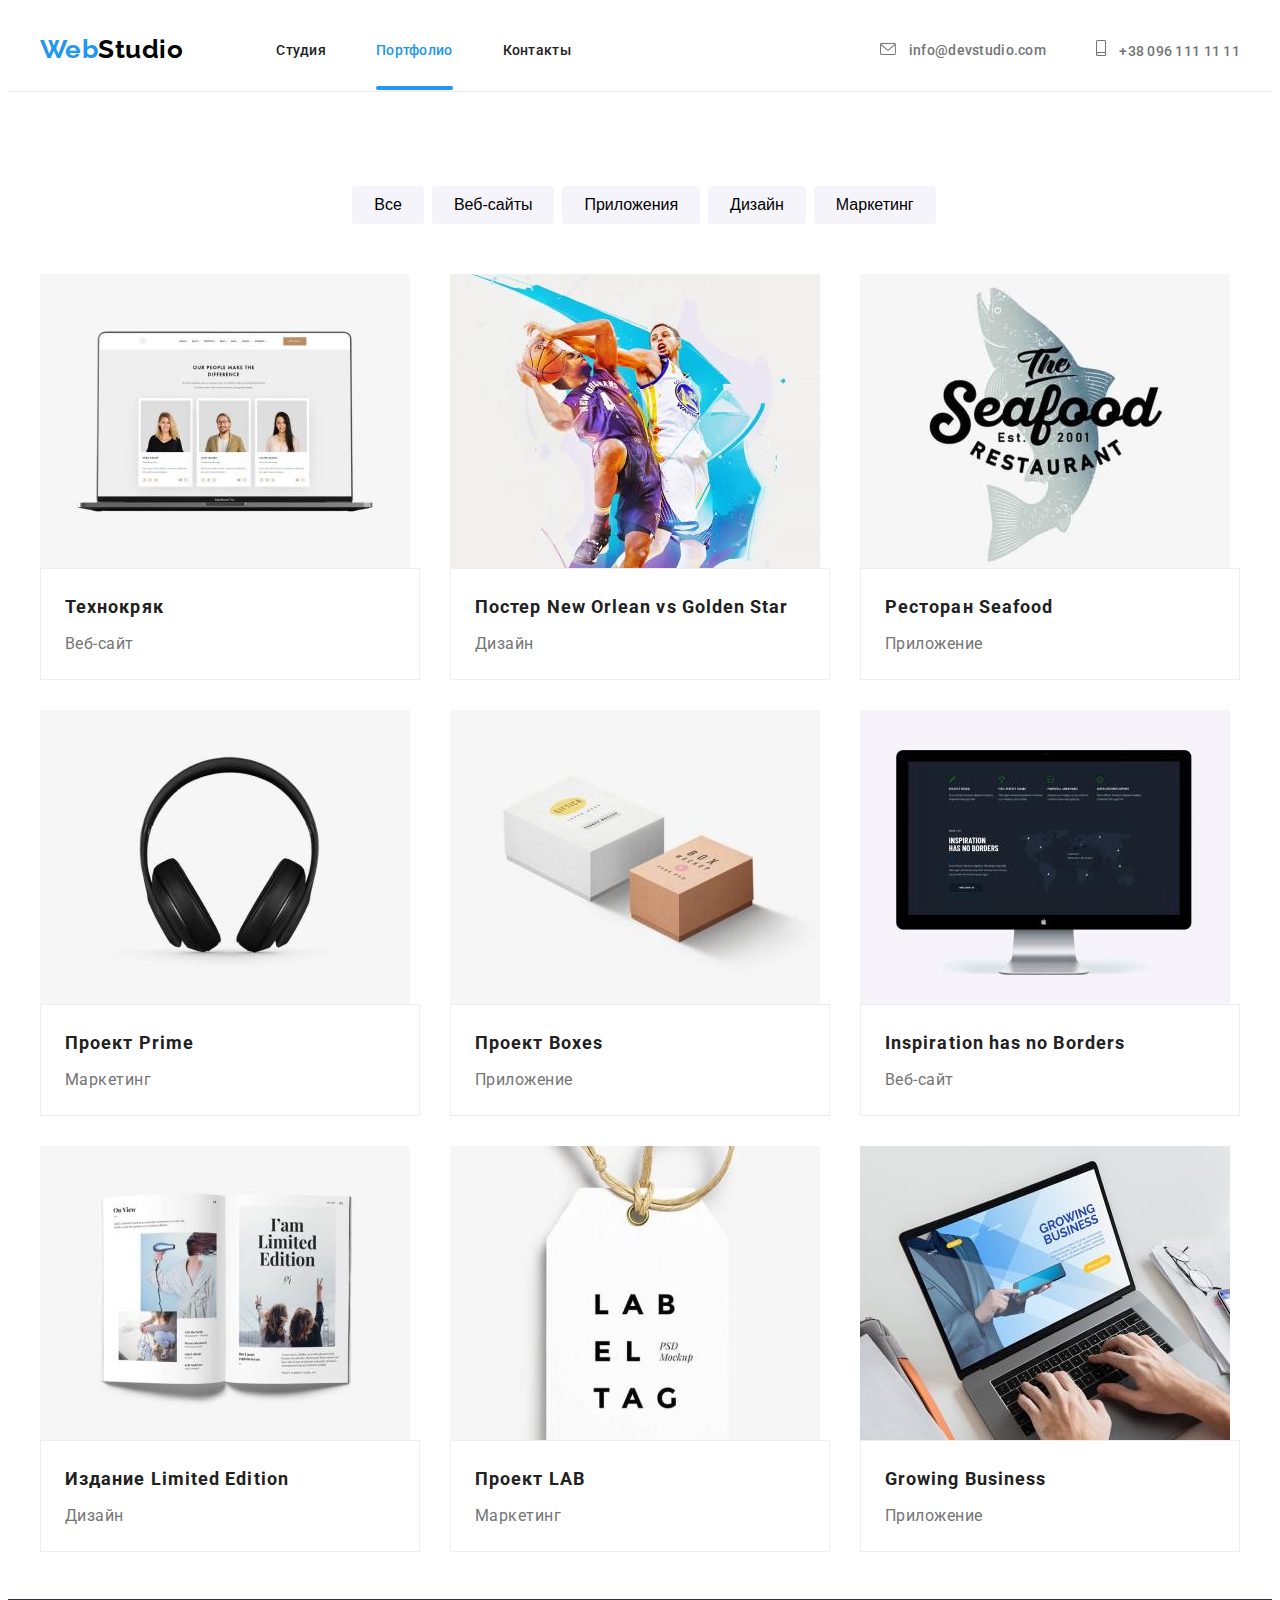
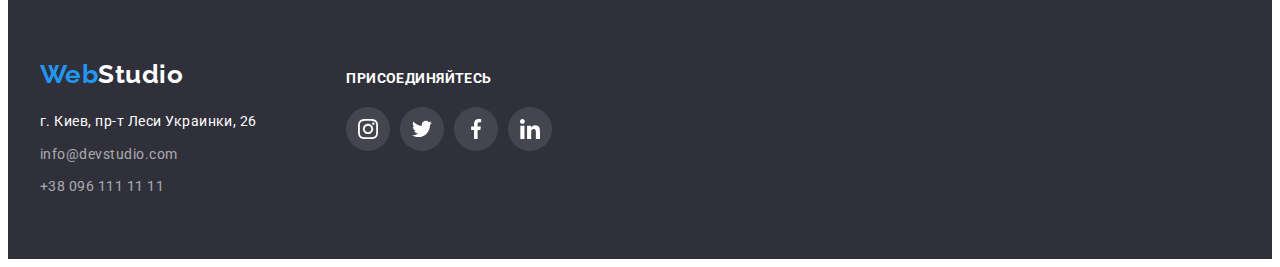
==== commit acd7743a: "Add animation" ====
--- a/portfolio.html
+++ b/portfolio.html
@@ -75,7 +75,7 @@
                         <a class="projects-link link" href="">
                             <div class="project-box">
                                     <img  src="./image/tehnokryak.jpg" alt="фото команды" width="370">
-                                <div class="projects-fon is-hidden-fon">
+                                <div class="projects-fon">
                                     <p class="projects-fon-text">
                                     Технокряк это современная площадка распространения коронавируса. Компании используют эту платформу для цифрового
                                     шпионажа и атак на защищённые сервера конкурентов.
--- a/CSS/style.css
+++ b/CSS/style.css
@@ -40,7 +40,6 @@
   font-family: 'Roboto', sans-serif;
   letter-spacing: 0.03em;
   background-color: #ffffff;
-  max-width: 1600px;
 }
 
 .link {
@@ -73,7 +72,6 @@
 /*----Header-----*/
 
 .header {
-  max-width: 1600px;
   margin: 0 auto;
   border-bottom: 1px solid #ececec;
 }
@@ -121,6 +119,7 @@
 }
 
 .header-link {
+  position: relative;
   font-weight: 500;
   font-size: 14px;
   line-height: 1.14;
@@ -128,9 +127,22 @@
   color: var(--header-text-color);
   padding-bottom: 32px;
   padding-top: 32px;
+
+  transition: color 250ms cubic-bezier(0.4, 0, 0.2, 1);
 }
 .header-list .link.current {
   color: var(--acsent-color);
+}
+.current::after {
+  content: '';
+  position: absolute;
+  bottom: 0;
+  left: 0;
+
+  width: 100%;
+  height: 4px;
+  border-radius: 2px;
+  background-color: var(--acsent-color);
 }
 
 .header-link:hover,
@@ -139,6 +151,10 @@
 .header-contacts-link:focus {
   color: var(--acsent-color);
 }
+.header-contacts-link {
+  transition: color 250ms cubic-bezier(0.4, 0, 0.2, 1);
+}
+
 .header-contacts-link:hover .header-cont-icon,
 .header-contacts-link:focus .header-cont-icon {
   fill: var(--acsent-color);
@@ -310,7 +326,6 @@
   background-color: #f5f4fa;
   padding-bottom: 94px;
   padding-top: 94px;
-  max-width: 1600px;
 }
 
 .team-list {
@@ -366,6 +381,8 @@
   display: flex;
   justify-content: center;
   align-items: center;
+
+  transition: background-color 250ms cubic-bezier(0.4, 0, 0.2, 1);
 }
 
 .sotial-item + .sotial-item {
@@ -406,6 +423,8 @@
   border: 1px solid var(--icon-color);
   border-radius: 4px;
   fill: var(--icon-color);
+
+  transition: fill 250ms cubic-bezier(0.4, 0, 0.2, 1);
 }
 .customers-item + .customers-item {
   margin-left: 30px;
@@ -439,7 +458,6 @@
   padding-bottom: 60px;
   display: flex;
   margin: 0 auto;
-  max-width: 1600px;
 }
 .footer-conteiner {
   display: flex;
@@ -464,11 +482,15 @@
   font-size: 14px;
   line-height: 1.71;
   color: #ffffff;
+
+  transition: color 250ms cubic-bezier(0.4, 0, 0.2, 1);
 }
 .adress-link {
   font-size: 14px;
   line-height: 1.71;
   color: rgba(255, 255, 255, 0.6);
+
+  transition: color 250ms cubic-bezier(0.4, 0, 0.2, 1);
 }
 .adress-link:hover,
 .adress-link:focus {
@@ -533,6 +555,10 @@
   padding-right: 22px;
   padding-top: 6px;
   padding-bottom: 6px;
+
+  transition: color 250ms cubic-bezier(0.4, 0, 0.2, 1),
+    background-color 250ms cubic-bezier(0.4, 0, 0.2, 1),
+    box-shadow 250ms cubic-bezier(0.4, 0, 0.2, 1);
 }
 .categories-btn-acsent:hover,
 .categories-btn-acsent:focus {
@@ -552,6 +578,8 @@
   flex-basis: calc(100% / 3 - 30px);
   margin-left: 30px;
   margin-top: 30px;
+
+  transition: box-shadow 250ms cubic-bezier(0.4, 0, 0.2, 1);
 }
 .projects-list:hover,
 .projects-list:focus {
@@ -563,12 +591,7 @@
   padding-top: 20px;
   padding-bottom: 20px;
   padding-left: 24px;
-  /* outline: 1px solid #eeeeee; */
   border: 1px solid #eeeeee;
-}
-
-.projects-link:hover .is-hidden-fon {
-  opacity: 1;
 }
 
 .projects-title {
@@ -585,24 +608,29 @@
   line-height: 1.87;
   color: var(--primary-text-color);
 }
+.projects-link:hover .projects-fon {
+  transform: translateY(0%);
+  /* transition: transform 250ms cubic-bezier(0.4, 0, 0.2, 1); */
+}
 
 .project-box {
   position: relative;
-}
+  overflow: hidden;
+}
+
 .projects-fon {
   position: absolute;
   top: 0;
   left: 0;
 
   display: flex;
-  align-items: center;
-  justify-content: center;
-  width: 370px;
-  height: 294px;
+  height: 100%;
+  width: 100%;
+  align-items: center;
 
   background-color: rgba(33, 150, 243, 0.9);
-
-  opacity: 0;
+  transform: translateY(100%);
+  transition: transform 250ms cubic-bezier(0.4, 0, 0.2, 1);
 }
 
 .projects-fon-text {
@@ -622,17 +650,21 @@
   width: 100%;
   height: 100%;
   background-color: rgba(0, 0, 0, 0.2);
+
+  opacity: 1;
+  transition: opacity 250ms cubic-bezier(0.4, 0, 0.2, 1);
 }
 .backdrop.is-hidden {
   opacity: 0;
   pointer-events: none;
 }
-
+.backdrop.is-hidden-modal {
+  transform: translate(-50%, -50%) scale(0.9);
+}
 .modal {
   position: absolute;
   top: 50%;
   left: 50%;
-  transform: translate(-50%, -50%);
 
   width: 528px;
   height: 581px;
@@ -640,6 +672,10 @@
   background: #ffffff;
   box-shadow: 0px 1px 3px rgba(0, 0, 0, 0.12), 0px 1px 1px rgba(0, 0, 0, 0.14),
     0px 2px 1px rgba(0, 0, 0, 0.2);
+
+  transform: translate(-50%, -50%) scale(1);
+
+  transition: transform 2500ms cubic-bezier(0.4, 0, 0.2, 1);
 }
 .modal-btn {
   position: absolute;
@@ -662,7 +698,5 @@
   fill: black;
 }
 .modal-btn:hover {
-  width: 32px;
-  height: 32px;
   border: 1px solid rgba(0, 0, 0, 0.7);
 }
